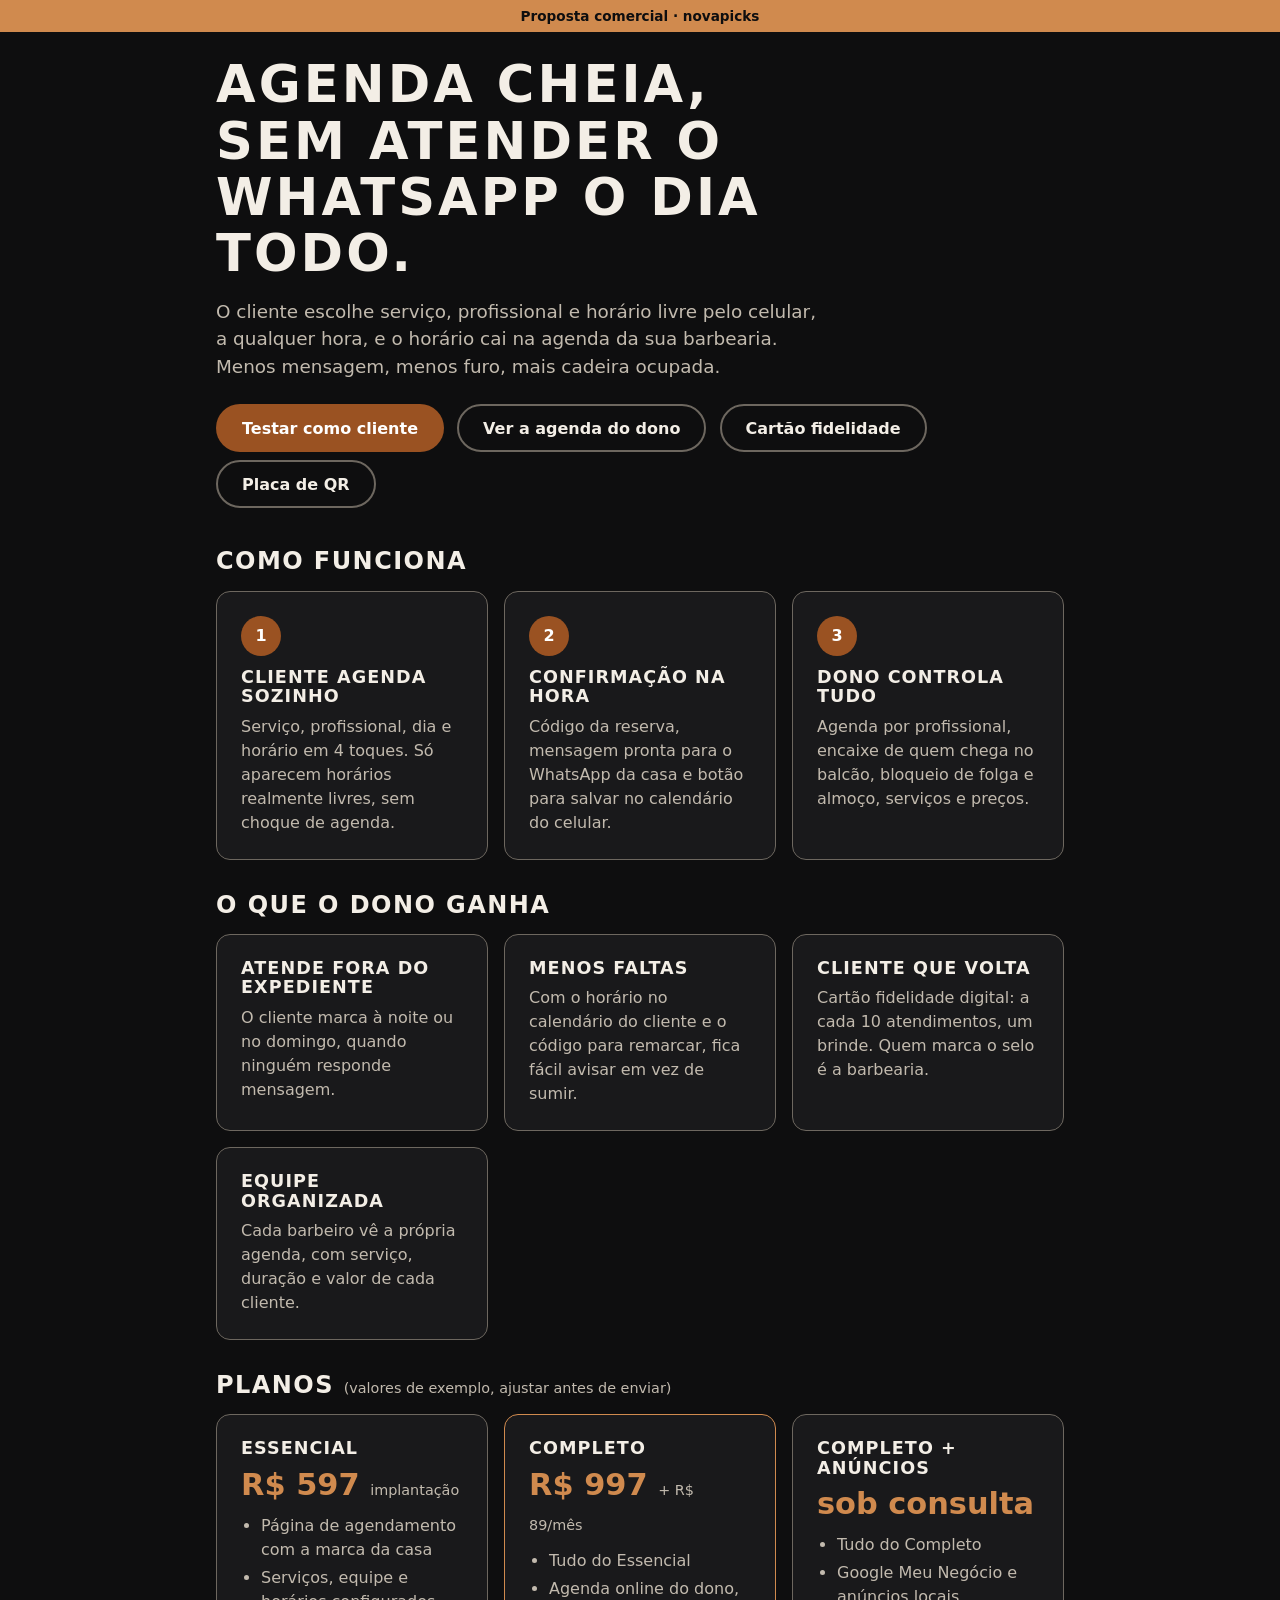
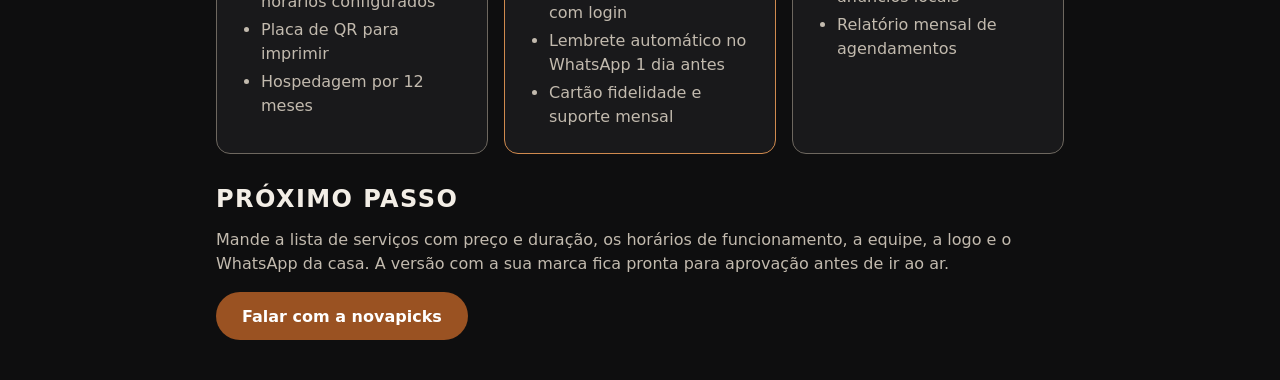
==== apresentacao.html @ 52c62e8a "feat: agendamento online para barbearia com painel do dono, fidelidade e proposta" ====
<!doctype html>
<html lang="pt-BR">
<head>
<meta charset="utf-8">
<meta name="viewport" content="width=device-width, initial-scale=1">
<meta name="description" content="Proposta: agendamento online para barbearias e salões.">
<title>Agendamento online para barbearia · Proposta novapicks</title>
<link rel="stylesheet" href="css/estilo.css">
</head>
<body>
<div class="selo-demo">Proposta comercial · novapicks</div>
<main class="proposta">
  <header class="hero">
    <h1>Agenda cheia, sem atender o WhatsApp o dia todo.</h1>
    <p>O cliente escolhe serviço, profissional e horário livre pelo celular, a qualquer hora, e o horário cai na agenda da sua barbearia. Menos mensagem, menos furo, mais cadeira ocupada.</p>
    <a class="btn btn-primario" href="index.html">Testar como cliente</a>
    <a class="btn btn-contorno" href="painel.html" target="_blank" rel="noopener">Ver a agenda do dono</a>
    <a class="btn btn-contorno" href="fidelidade.html">Cartão fidelidade</a>
    <a class="btn btn-contorno" href="qr.html">Placa de QR</a>
  </header>

  <section aria-labelledby="como">
    <h2 id="como">Como funciona</h2>
    <div class="cartoes">
      <div class="cartao"><span class="num">1</span><h3>Cliente agenda sozinho</h3><p>Serviço, profissional, dia e horário em 4 toques. Só aparecem horários realmente livres, sem choque de agenda.</p></div>
      <div class="cartao"><span class="num">2</span><h3>Confirmação na hora</h3><p>Código da reserva, mensagem pronta para o WhatsApp da casa e botão para salvar no calendário do celular.</p></div>
      <div class="cartao"><span class="num">3</span><h3>Dono controla tudo</h3><p>Agenda por profissional, encaixe de quem chega no balcão, bloqueio de folga e almoço, serviços e preços.</p></div>
    </div>
  </section>

  <section aria-labelledby="ganhos">
    <h2 id="ganhos">O que o dono ganha</h2>
    <div class="cartoes">
      <div class="cartao"><h3>Atende fora do expediente</h3><p>O cliente marca à noite ou no domingo, quando ninguém responde mensagem.</p></div>
      <div class="cartao"><h3>Menos faltas</h3><p>Com o horário no calendário do cliente e o código para remarcar, fica fácil avisar em vez de sumir.</p></div>
      <div class="cartao"><h3>Cliente que volta</h3><p>Cartão fidelidade digital: a cada 10 atendimentos, um brinde. Quem marca o selo é a barbearia.</p></div>
      <div class="cartao"><h3>Equipe organizada</h3><p>Cada barbeiro vê a própria agenda, com serviço, duração e valor de cada cliente.</p></div>
    </div>
  </section>

  <section aria-labelledby="planos">
    <h2 id="planos">Planos <small style="font:400 .9rem var(--fonte);color:var(--texto-suave);text-transform:none;letter-spacing:0">(valores de exemplo, ajustar antes de enviar)</small></h2>
    <div class="cartoes">
      <div class="cartao"><h3>Essencial</h3><div class="valor">R$ 597 <small>implantação</small></div><ul><li>Página de agendamento com a marca da casa</li><li>Serviços, equipe e horários configurados</li><li>Placa de QR para imprimir</li><li>Hospedagem por 12 meses</li></ul></div>
      <div class="cartao destaque"><h3>Completo</h3><div class="valor">R$ 997 <small>+ R$ 89/mês</small></div><ul><li>Tudo do Essencial</li><li>Agenda online do dono, com login</li><li>Lembrete automático no WhatsApp 1 dia antes</li><li>Cartão fidelidade e suporte mensal</li></ul></div>
      <div class="cartao"><h3>Completo + Anúncios</h3><div class="valor">sob consulta</div><ul><li>Tudo do Completo</li><li>Google Meu Negócio e anúncios locais</li><li>Relatório mensal de agendamentos</li></ul></div>
    </div>
  </section>

  <section aria-labelledby="proximo">
    <h2 id="proximo">Próximo passo</h2>
    <p style="color:var(--texto-suave)">Mande a lista de serviços com preço e duração, os horários de funcionamento, a equipe, a logo e o WhatsApp da casa. A versão com a sua marca fica pronta para aprovação antes de ir ao ar.</p>
    <a class="btn btn-primario" href="https://novapicks.website">Falar com a novapicks</a>
  </section>
</main>
</body>
</html>
---- css/estilo.css ----
/* Design System: tokens no :root, mobile-first, escala de 8px. Tema escuro de marca. */
:root {
  --fundo: #0e0e0f;
  --superficie: #19191b;
  --superficie-2: #232326;
  --borda: #6d675f;
  --texto: #f3eee6;
  --texto-suave: #c2baae;
  --cobre: #d08a4e;          /* destaque em texto/ícone */
  --botao: #9a5222;          /* fundo de botão (texto branco = 5,8:1) */
  --botao-hover: #824418;
  --ok: #8fc27a;
  --alerta: #e6b34a;
  --erro: #f08a7a;
  --foco: #ffd37a;
  --raio: 14px;
  --e1: 8px; --e2: 16px; --e3: 24px; --e4: 32px;
  --fonte-titulo: "Bahnschrift SemiCondensed", "Bahnschrift", "Arial Narrow", "Roboto Condensed", system-ui, sans-serif;
  --fonte: system-ui, -apple-system, "Segoe UI", Roboto, sans-serif;
  color-scheme: dark;
}
@media (prefers-contrast: more) { :root { --borda: #ffffff; --texto-suave: #ffffff; } }
* { box-sizing: border-box; }
html { scroll-behavior: smooth; }
body { margin: 0; font-family: var(--fonte); background: var(--fundo); color: var(--texto); line-height: 1.5; }
h1, h2, h3 { font-family: var(--fonte-titulo); text-transform: uppercase; letter-spacing: .06em; line-height: 1.1; margin: 0; }
[hidden] { display: none !important; }
:focus-visible { outline: 3px solid var(--foco); outline-offset: 2px; }
.so-leitor { position: absolute; width: 1px; height: 1px; overflow: hidden; clip: rect(0 0 0 0); white-space: nowrap; }
.pular { position: absolute; left: 8px; top: -64px; background: var(--foco); color: #000; padding: 8px 16px; border-radius: 8px; z-index: 50; }
.pular:focus { top: 8px; }
.selo-demo { background: var(--cobre); color: #0e0e0f; text-align: center; font-size: .85rem; font-weight: 700; padding: 6px var(--e2); }
.selo-demo a { color: inherit; font-weight: 800; }

/* Cabeçalho com poste de barbeiro */
.topo { padding: var(--e3) var(--e2); border-bottom: 1px solid var(--borda); background:
  repeating-linear-gradient(135deg, rgba(208,138,78,.07) 0 14px, transparent 14px 28px), var(--fundo); }
.topo-int { max-width: 880px; margin: 0 auto; display: flex; align-items: center; gap: 16px; flex-wrap: wrap; }
.poste { width: 28px; height: 64px; border-radius: 14px; border: 2px solid var(--texto); flex: none; background: repeating-linear-gradient(160deg, #c0392b 0 10px, #f3eee6 10px 20px, #2b5aa8 20px 30px); }
.topo h1 { font-size: 1.9rem; }
.topo p { margin: 0; color: var(--texto-suave); }
.topo .fim { margin-left: auto; }

main { max-width: 880px; margin: 0 auto; padding: var(--e3) var(--e2) var(--e4); }

/* Indicador de passos */
.passos { display: flex; gap: 8px; list-style: none; padding: 0; margin: 0 0 var(--e3); }
.passos li { flex: 1; height: 6px; border-radius: 3px; background: var(--superficie-2); }
.passos li.ok { background: var(--cobre); }
.passo-titulo { font-size: 1.5rem; margin-bottom: 4px; }
.passo-sub { color: var(--texto-suave); margin: 0 0 var(--e3); }

/* Cartões e escolhas */
.lista { display: grid; gap: 12px; }
@media (min-width: 640px) { .lista.duas { grid-template-columns: 1fr 1fr; } }
.escolha { display: flex; align-items: center; gap: 16px; width: 100%; text-align: left; font: inherit; color: var(--texto); background: var(--superficie); border: 2px solid var(--borda); border-radius: var(--raio); padding: 16px; cursor: pointer; min-height: 64px; }
.escolha:hover { border-color: var(--cobre); }
.escolha[aria-pressed="true"] { border-color: var(--cobre); background: var(--superficie-2); }
.escolha .corpo { flex: 1; }
.escolha b { display: block; font-size: 1.05rem; }
.escolha small { color: var(--texto-suave); }
.escolha .preco { font-family: var(--fonte-titulo); font-size: 1.3rem; color: var(--cobre); white-space: nowrap; }
.avatar { width: 48px; height: 48px; border-radius: 50%; background: var(--botao); color: #fff; display: grid; place-items: center; font: 800 1.2rem var(--fonte-titulo); flex: none; }
.tag { display: inline-block; background: var(--cobre); color: #0e0e0f; font: 700 .7rem/1 var(--fonte); padding: 4px 8px; border-radius: 6px; text-transform: uppercase; letter-spacing: .04em; margin-left: 8px; vertical-align: middle; }

/* Datas e horários */
.dias { display: flex; gap: 8px; overflow-x: auto; padding-bottom: 8px; margin-bottom: var(--e3); scrollbar-width: thin; }
.dia { flex: none; width: 68px; text-align: center; font: inherit; color: var(--texto); background: var(--superficie); border: 2px solid var(--borda); border-radius: var(--raio); padding: 10px 4px; cursor: pointer; min-height: 76px; }
.dia small { display: block; text-transform: uppercase; color: var(--texto-suave); font-size: .72rem; }
.dia b { display: block; font: 800 1.4rem var(--fonte-titulo); }
.dia[aria-pressed="true"] { border-color: var(--cobre); background: var(--botao); color: #fff; }
.dia[aria-pressed="true"] small { color: #fff; }
.dia:disabled { opacity: .4; cursor: not-allowed; }
.horas { display: grid; gap: 8px; grid-template-columns: repeat(auto-fill, minmax(84px, 1fr)); }
.hora { font: 700 1rem var(--fonte); color: var(--texto); background: var(--superficie); border: 2px solid var(--borda); border-radius: 10px; min-height: 48px; cursor: pointer; }
.hora:hover { border-color: var(--cobre); }
.hora[aria-pressed="true"] { background: var(--botao); border-color: var(--cobre); color: #fff; }

/* Botões e formulário */
.btn { font: 700 1rem var(--fonte); min-height: 48px; padding: 8px 24px; border-radius: 999px; border: 2px solid transparent; cursor: pointer; display: inline-flex; align-items: center; justify-content: center; gap: 8px; text-decoration: none; }
.btn-primario { background: var(--botao); color: #fff; }
.btn-primario:hover { background: var(--botao-hover); }
.btn-primario:disabled { opacity: .45; cursor: not-allowed; }
.btn-contorno { background: transparent; color: var(--texto); border-color: var(--borda); }
.btn-contorno:hover { border-color: var(--texto); }
.btn-pequeno { min-height: 36px; padding: 2px 14px; font-size: .9rem; }
.acoes { display: flex; gap: 12px; flex-wrap: wrap; margin-top: var(--e3); }
.acoes .btn { flex: 1; }
label { display: block; font-weight: 600; margin: var(--e2) 0 4px; }
input[type=text], input[type=tel], input[type=number], input[type=date], input[type=time], select, textarea { width: 100%; font: inherit; color: var(--texto); background: var(--superficie); border: 2px solid var(--borda); border-radius: 12px; padding: 12px; min-height: 48px; }
.erro { color: var(--erro); font-weight: 600; margin: 8px 0 0; }
.aviso { font-size: .85rem; color: var(--texto-suave); margin-top: var(--e2); }
.vazio { color: var(--texto-suave); padding: var(--e3) 0; text-align: center; }

.resumo { background: var(--superficie); border: 1px solid var(--borda); border-radius: var(--raio); padding: var(--e2); margin-bottom: var(--e2); }
.resumo div { display: flex; justify-content: space-between; gap: 16px; padding: 6px 0; }
.resumo div + div { border-top: 1px solid var(--superficie-2); }
.resumo span:first-child { color: var(--texto-suave); }
.confirmado { text-align: center; }
.confirmado .selo { width: 72px; height: 72px; margin: 0 auto var(--e2); border-radius: 50%; background: var(--ok); color: #0e1a05; display: grid; place-items: center; font-size: 2.4rem; font-weight: 900; }
.codigo { font: 800 2rem var(--fonte-titulo); letter-spacing: .2em; color: var(--cobre); }

/* Diálogos */
dialog { position: relative; width: min(560px, 100%); max-height: 92vh; margin: auto auto 0; border: 1px solid var(--borda); border-radius: var(--raio) var(--raio) 0 0; background: var(--superficie); color: var(--texto); padding: var(--e3); }
@media (min-width: 640px) { dialog { margin: auto; border-radius: var(--raio); } }
dialog::backdrop { background: rgba(0,0,0,.7); }
dialog h2 { font-size: 1.4rem; margin: 0 48px var(--e2) 0; }
.x { position: absolute; top: 12px; right: 12px; width: 44px; height: 44px; border-radius: 50%; border: 1px solid var(--borda); background: var(--superficie-2); color: var(--texto); font-size: 1.6rem; line-height: 1; cursor: pointer; }

/* Painel */
.abas { display: flex; gap: 8px; margin: var(--e3) 0; flex-wrap: wrap; }
.abas button[aria-selected="true"] { background: var(--texto); color: var(--fundo); border-color: var(--texto); }
.barra-dia { display: flex; align-items: center; gap: 12px; flex-wrap: wrap; margin-bottom: var(--e2); }
.barra-dia h2 { flex: 1; font-size: 1.25rem; min-width: 160px; }
.colunas { display: grid; gap: var(--e2); grid-template-columns: 1fr; }
@media (min-width: 900px) { .colunas { grid-template-columns: repeat(3, 1fr); } }
.coluna { background: var(--superficie); border: 1px solid var(--borda); border-radius: var(--raio); padding: var(--e2); }
.coluna h3 { font-size: 1.05rem; display: flex; gap: 12px; align-items: center; margin-bottom: var(--e2); }
.coluna h3 small { display: block; text-transform: none; letter-spacing: 0; font: 400 .8rem var(--fonte); color: var(--texto-suave); }
.marca { border-left: 4px solid var(--cobre); background: var(--superficie-2); border-radius: 0 10px 10px 0; padding: 10px 12px; margin-bottom: 10px; }
.marca .h { font: 800 1.15rem var(--fonte-titulo); }
.marca .h small { font: 400 .85rem var(--fonte); color: var(--texto-suave); margin-left: 6px; }
.marca p { margin: 2px 0 8px; font-size: .92rem; }
.marca .botoes { display: flex; gap: 6px; flex-wrap: wrap; }
.marca.concluido { border-color: var(--ok); opacity: .7; }
.marca.faltou { border-color: var(--erro); opacity: .7; }
.marca.cancelado { border-color: var(--borda); opacity: .5; text-decoration: line-through; }
.marca.bloqueio { border-color: var(--alerta); }
.estado { font: 700 .72rem var(--fonte); text-transform: uppercase; letter-spacing: .05em; margin-left: 8px; }
.tabela { width: 100%; border-collapse: collapse; }
.tabela th, .tabela td { text-align: left; padding: 12px 8px; border-bottom: 1px solid var(--superficie-2); vertical-align: middle; }
.tabela input[type=number] { max-width: 110px; }
.opc { display: flex; align-items: center; gap: 12px; margin: 0; padding: 12px 16px; border: 2px solid var(--borda); border-radius: 12px; cursor: pointer; font-weight: 600; min-height: 48px; }
.opc input { width: 20px; height: 20px; accent-color: var(--botao); }
.caixa { background: var(--superficie); border: 1px solid var(--borda); border-radius: var(--raio); padding: var(--e3); margin-bottom: var(--e3); }

/* Fidelidade */
.cartao-fid { background: linear-gradient(135deg, #2a1d12, #19191b); border: 2px solid var(--cobre); border-radius: 18px; padding: var(--e3); max-width: 440px; margin: var(--e3) auto; }
.selos { display: grid; grid-template-columns: repeat(5, 1fr); gap: 10px; margin: var(--e2) 0; }
.selo { aspect-ratio: 1; border-radius: 50%; border: 2px dashed var(--borda); display: grid; place-items: center; font-weight: 800; color: var(--texto-suave); }
.selo.cheio { border: 2px solid var(--cobre); background: var(--cobre); color: #0e0e0f; }

/* Proposta */
.proposta h1 { font-size: clamp(2rem, 6vw, 3.2rem); max-width: 18ch; }
.proposta h2 { font-size: 1.5rem; margin: var(--e4) 0 var(--e2); }
.proposta .hero p { font-size: 1.15rem; color: var(--texto-suave); max-width: 52ch; margin: var(--e2) 0 var(--e3); }
.cartoes { display: grid; gap: var(--e2); grid-template-columns: repeat(auto-fit, minmax(240px, 1fr)); }
.cartao { background: var(--superficie); border: 1px solid var(--borda); border-radius: var(--raio); padding: var(--e3); }
.cartao h3 { font-size: 1.1rem; margin-bottom: 8px; }
.cartao p, .cartao li { color: var(--texto-suave); margin: 0; }
.cartao ul { padding-left: 20px; margin: 12px 0 0; display: grid; gap: 4px; }
.cartao.destaque { border-color: var(--cobre); }
.cartao .valor { font: 800 1.9rem var(--fonte-titulo); color: var(--cobre); margin: 8px 0; }
.cartao .valor small { font: 400 .9rem var(--fonte); color: var(--texto-suave); }
.num { display: inline-grid; place-items: center; width: 40px; height: 40px; border-radius: 50%; background: var(--botao); color: #fff; font-weight: 800; margin-bottom: 12px; }
.proposta .btn { margin: 0 8px 8px 0; }

/* Placa de QR */
.placa { max-width: 380px; margin: var(--e3) auto; background: #f3eee6; color: #0e0e0f; border-radius: 18px; padding: var(--e3); text-align: center; border: 4px solid #0e0e0f; }
.placa h2 { font-size: 1.6rem; }
.placa svg.qr { width: 100%; max-width: 260px; margin: var(--e2) auto; display: block; }
.placa p { margin: 0; }
@media print { body { background: #fff; } .nao-imprimir, .selo-demo { display: none !important; } .placa { border-color: #000; } }
@media (prefers-reduced-motion: reduce) { html { scroll-behavior: auto; } * { transition: none !important; animation: none !important; } }
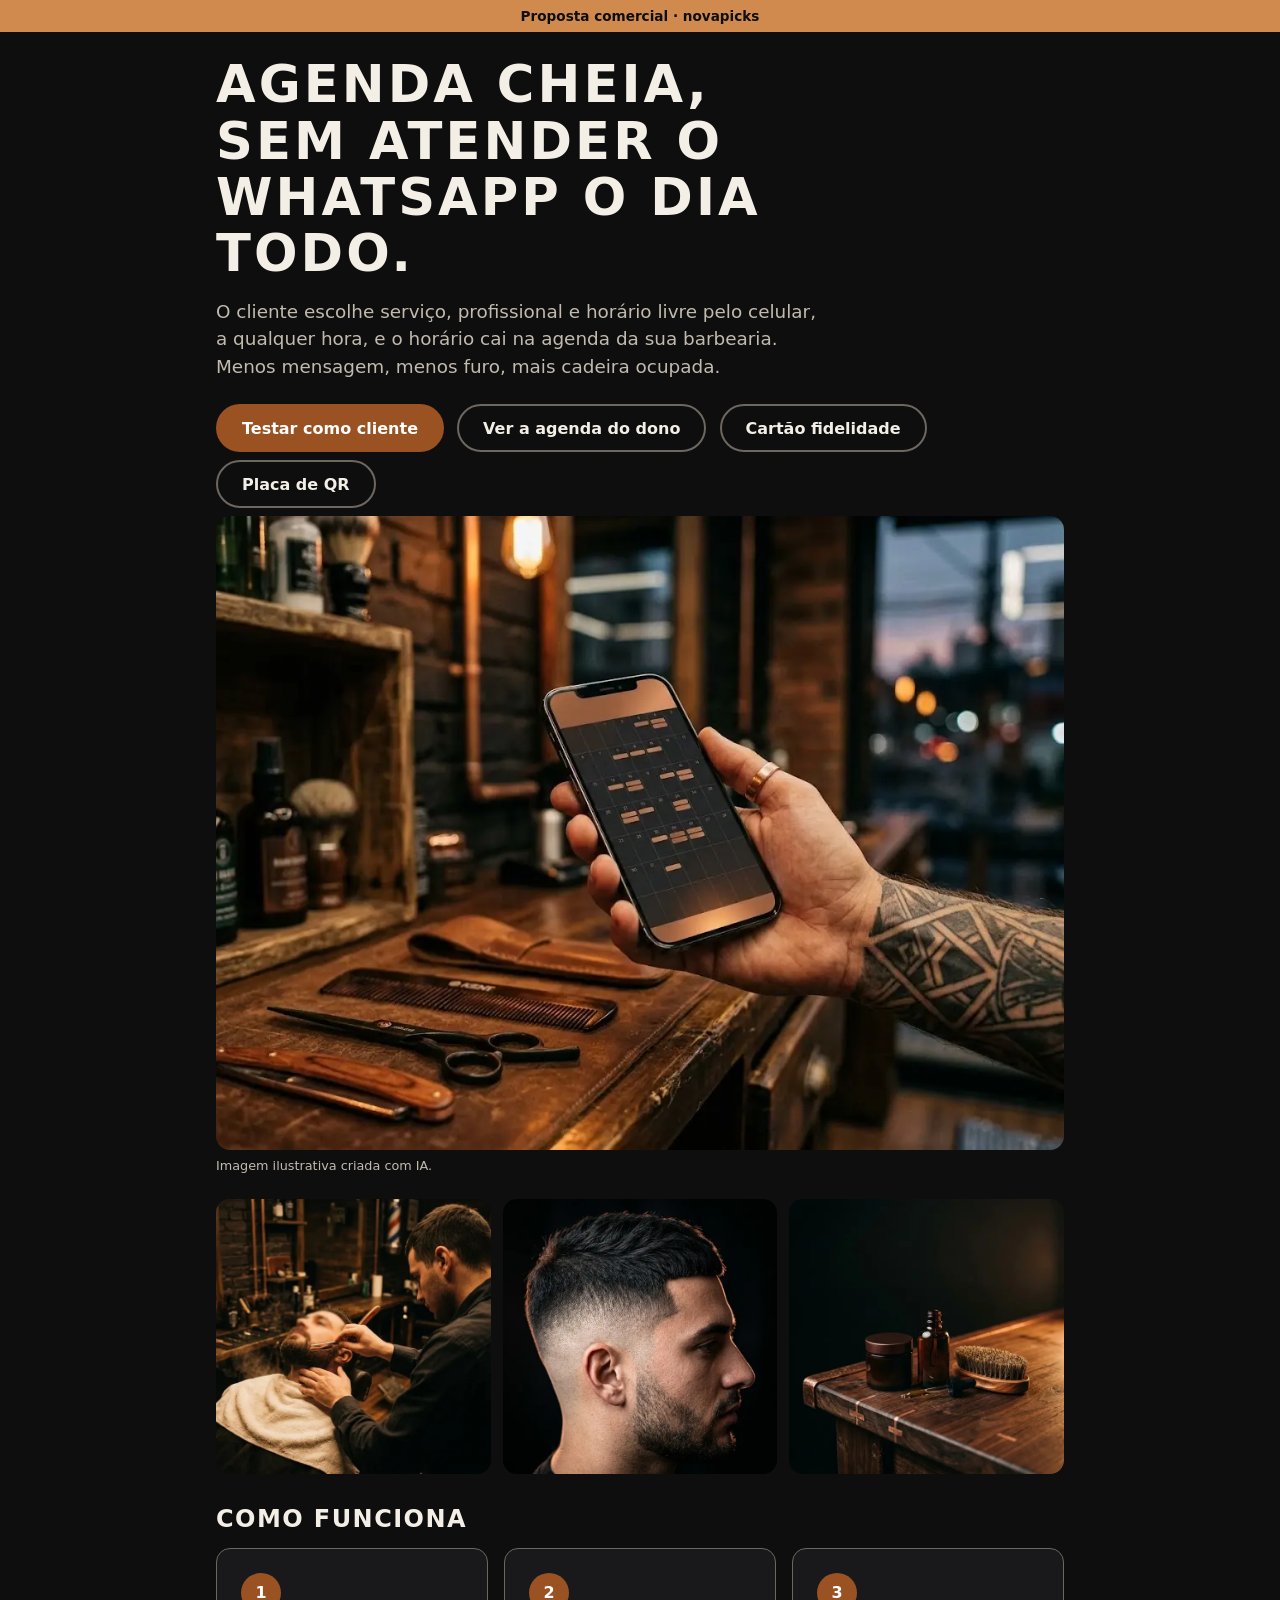
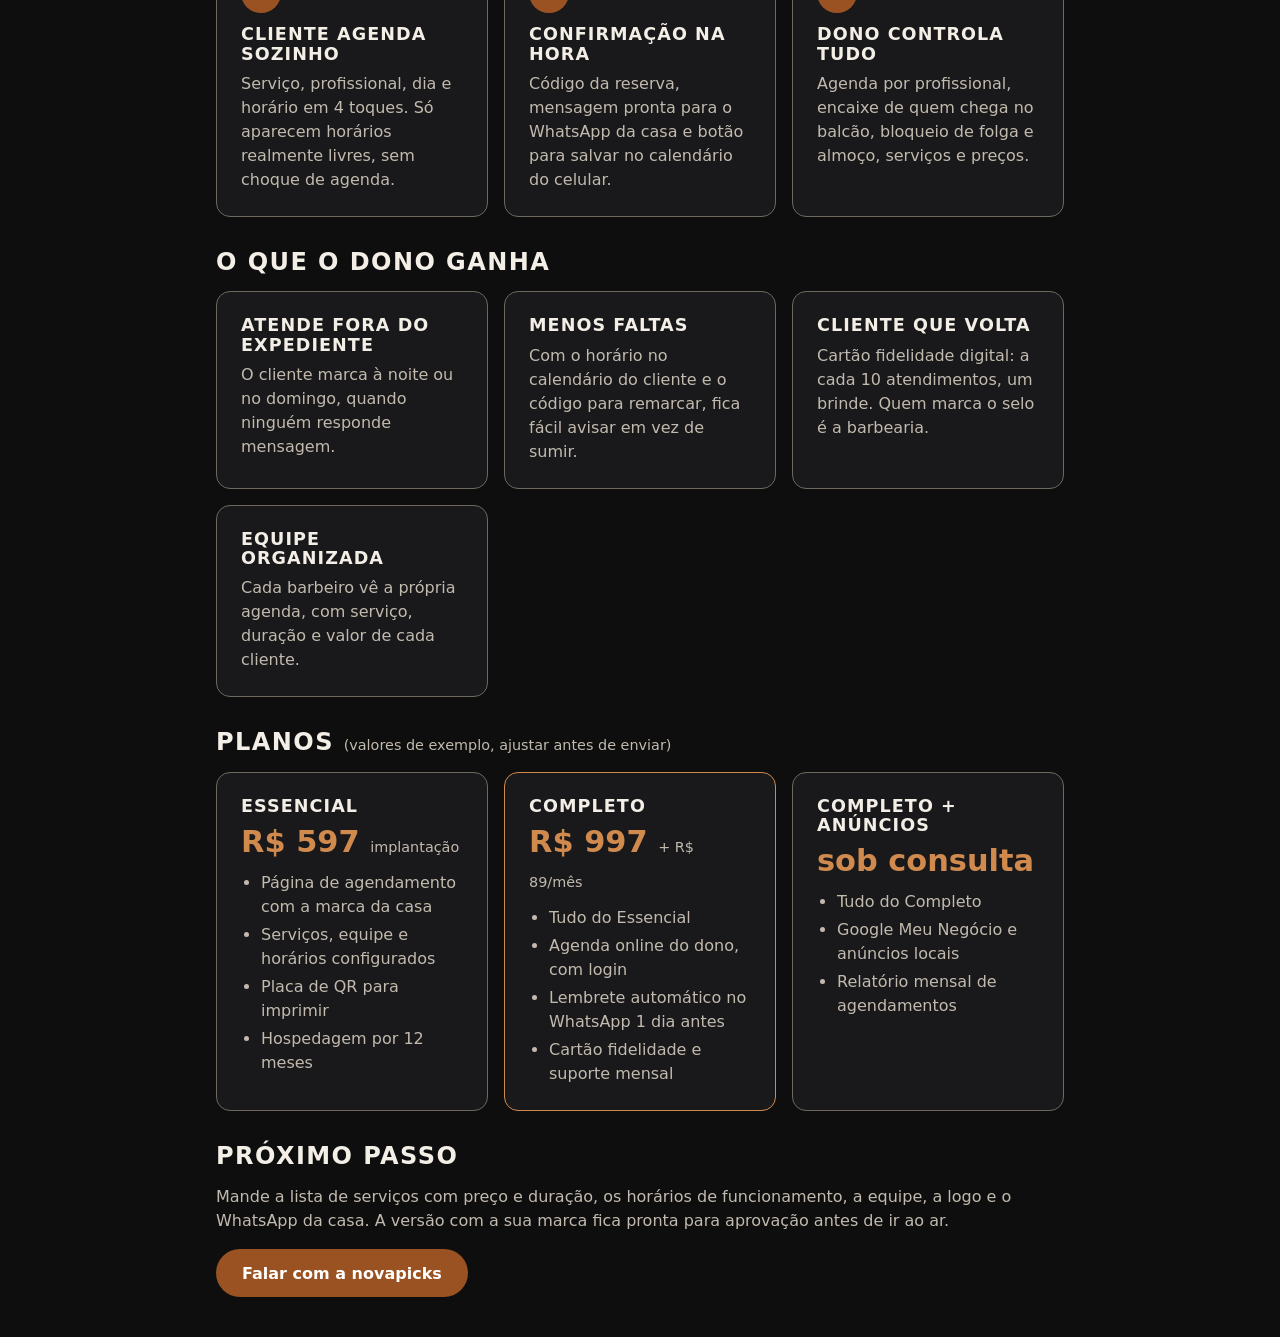
==== commit 9706e9ab: "feat: fotos ilustrativas na barbearia (topo, serviços e proposta)" ====
--- a/apresentacao.html
+++ b/apresentacao.html
@@ -18,6 +18,12 @@
     <a class="btn btn-contorno" href="fidelidade.html">Cartão fidelidade</a>
     <a class="btn btn-contorno" href="qr.html">Placa de QR</a>
   </header>
+  <figure class="foto-prop"><img src="img/agenda-app-1024.webp" width="1024" height="765" alt="Mão segurando um celular com a agenda de horários de uma barbearia"><figcaption>Imagem ilustrativa criada com IA.</figcaption></figure>
+  <div class="galeria" aria-label="Ambiente e serviços">
+    <img src="img/barba-800.webp" width="800" height="598" alt="Barbeiro fazendo a barba de um cliente com navalha" loading="lazy">
+    <img src="img/degrade-640.webp" width="640" height="640" alt="Detalhe de um corte com degradê" loading="lazy">
+    <img src="img/produtos-640.webp" width="640" height="640" alt="Produtos de barba sobre bancada de madeira" loading="lazy">
+  </div>
 
   <section aria-labelledby="como">
     <h2 id="como">Como funciona</h2>
--- a/css/estilo.css
+++ b/css/estilo.css
@@ -162,3 +162,18 @@
 .placa p { margin: 0; }
 @media print { body { background: #fff; } .nao-imprimir, .selo-demo { display: none !important; } .placa { border-color: #000; } }
 @media (prefers-reduced-motion: reduce) { html { scroll-behavior: auto; } * { transition: none !important; animation: none !important; } }
+
+/* ===== Fotos ===== */
+.topo { position: relative; overflow: hidden; isolation: isolate; min-height: 200px; display: flex; align-items: center; }
+.topo-foto { position: absolute; inset: 0; width: 100%; height: 100%; object-fit: cover; object-position: 78% center; z-index: -2; }
+.topo::before { content: ""; position: absolute; inset: 0; z-index: -1; background: linear-gradient(180deg, rgba(14,14,15,.82), rgba(14,14,15,.6)); }
+@media (min-width: 768px) { .topo { min-height: 240px; } .topo::before { background: linear-gradient(90deg, rgba(14,14,15,.97) 0%, rgba(14,14,15,.85) 45%, rgba(14,14,15,.1) 100%); } }
+.topo-int { width: 100%; }
+.escolha .thumb { width: 56px; height: 56px; border-radius: 50%; object-fit: cover; flex: none; border: 2px solid var(--borda); }
+.nota-ia { text-align: center; font-size: .8rem; color: var(--texto-suave); padding: 0 var(--e2) var(--e3); margin: 0; }
+.foto-prop { margin: 0 0 var(--e3); }
+.foto-prop img { width: 100%; height: auto; border-radius: var(--raio); display: block; }
+.foto-prop figcaption { font-size: .8rem; color: var(--texto-suave); margin-top: 6px; }
+.galeria { display: grid; gap: 12px; grid-template-columns: repeat(3, 1fr); margin-bottom: var(--e4); }
+.galeria img { width: 100%; height: 100%; aspect-ratio: 1; object-fit: cover; border-radius: var(--raio); display: block; }
+@media (max-width: 560px) { .galeria { grid-template-columns: 1fr 1fr; } .galeria img:first-child { grid-column: span 2; aspect-ratio: 16 / 9; } }
